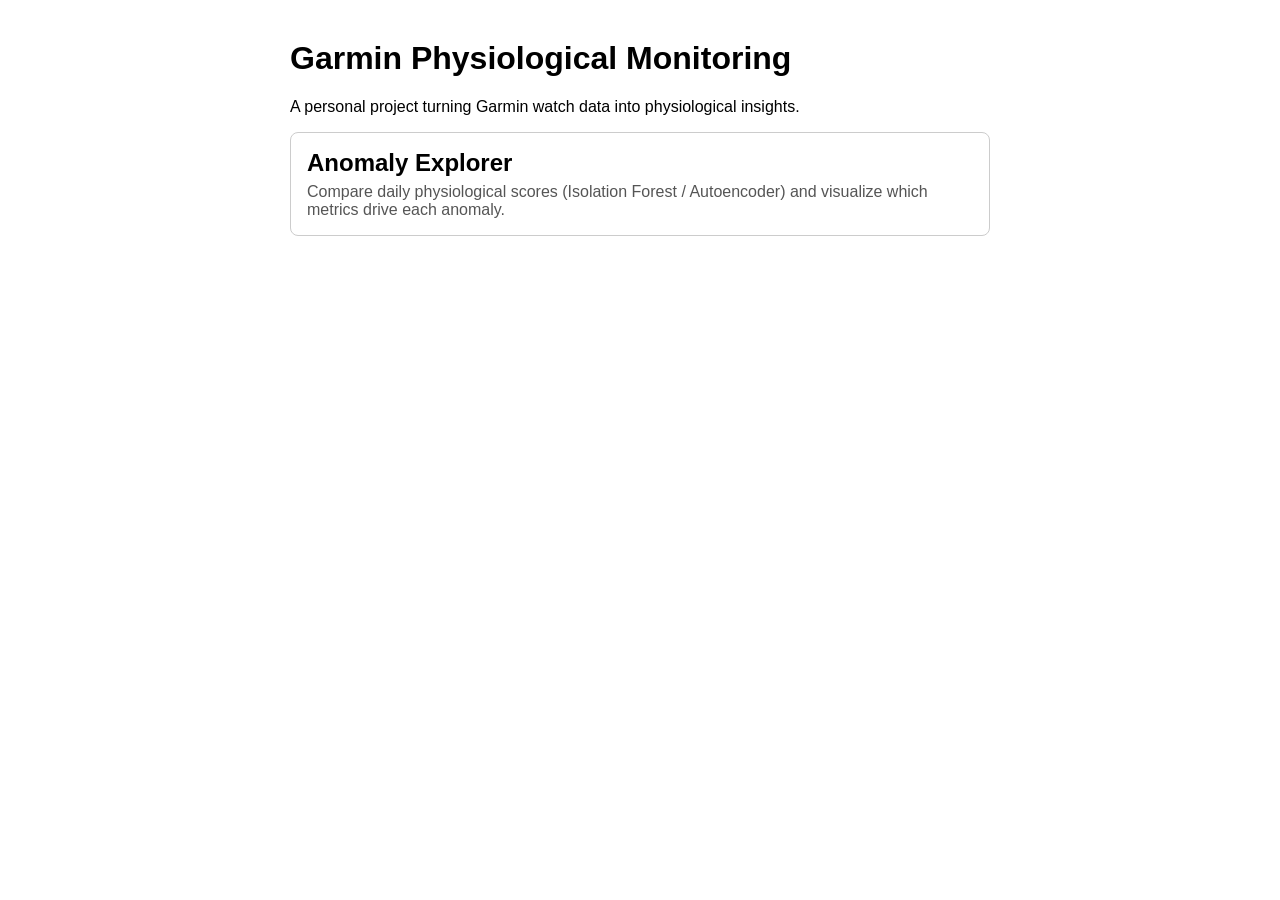
==== src/frontend/index.html @ c81bffe1 "api and frontend ok for first version" ====
<!DOCTYPE html>
<html lang="en">
<head>
    <meta charset="UTF-8">
    <title>Garmin Physiological Monitoring</title>
    <style>
        body { font-family: sans-serif; max-width: 700px; margin: 40px auto; }
        .feature-card {
            display: block;
            border: 1px solid #ccc;
            border-radius: 8px;
            padding: 16px;
            margin-bottom: 12px;
            text-decoration: none;
            color: inherit;
        }
        .feature-card:hover { background: #f5f5f5; }
        .feature-card h2 { margin: 0 0 6px 0; }
        .feature-card p { margin: 0; color: #555; }
    </style>
</head>
<body>
    <h1>Garmin Physiological Monitoring</h1>
    <p>A personal project turning Garmin watch data into physiological insights.</p>

    <a class="feature-card" href="anomaly.html">
        <h2>Anomaly Explorer</h2>
        <p>Compare daily physiological scores (Isolation Forest / Autoencoder) and visualize which metrics drive each anomaly.</p>
    </a>

    <!-- Future features go here as additional feature-card links -->
</body>
</html>
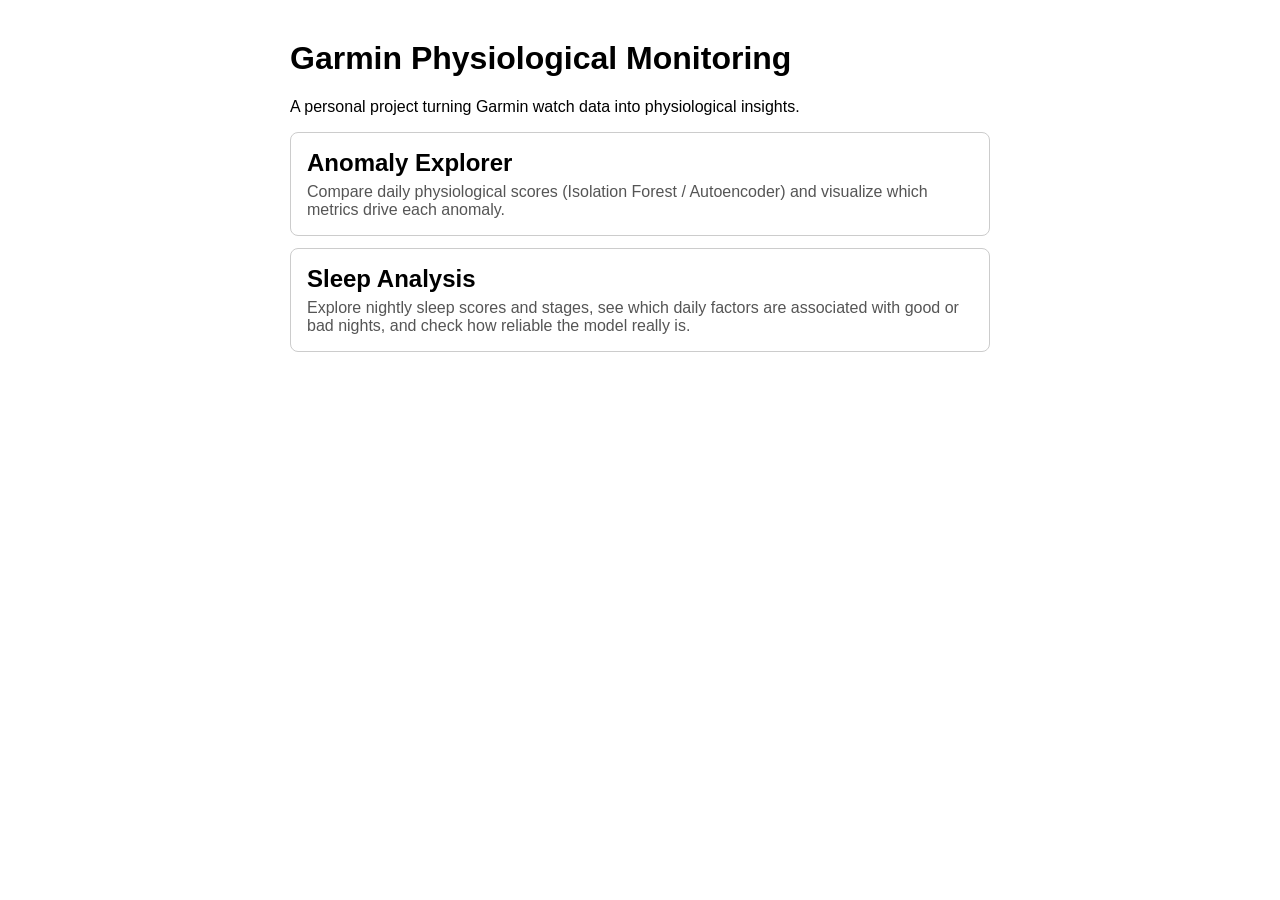
==== commit 693e421d: "update with the sleep analysis section, frontend fixes, etc" ====
--- a/src/frontend/index.html
+++ b/src/frontend/index.html
@@ -28,6 +28,11 @@
         <p>Compare daily physiological scores (Isolation Forest / Autoencoder) and visualize which metrics drive each anomaly.</p>
     </a>
 
+    <a class="feature-card" href="sleep.html">
+        <h2>Sleep Analysis</h2>
+        <p>Explore nightly sleep scores and stages, see which daily factors are associated with good or bad nights, and check how reliable the model really is.</p>
+    </a>
+
     <!-- Future features go here as additional feature-card links -->
 </body>
 </html>
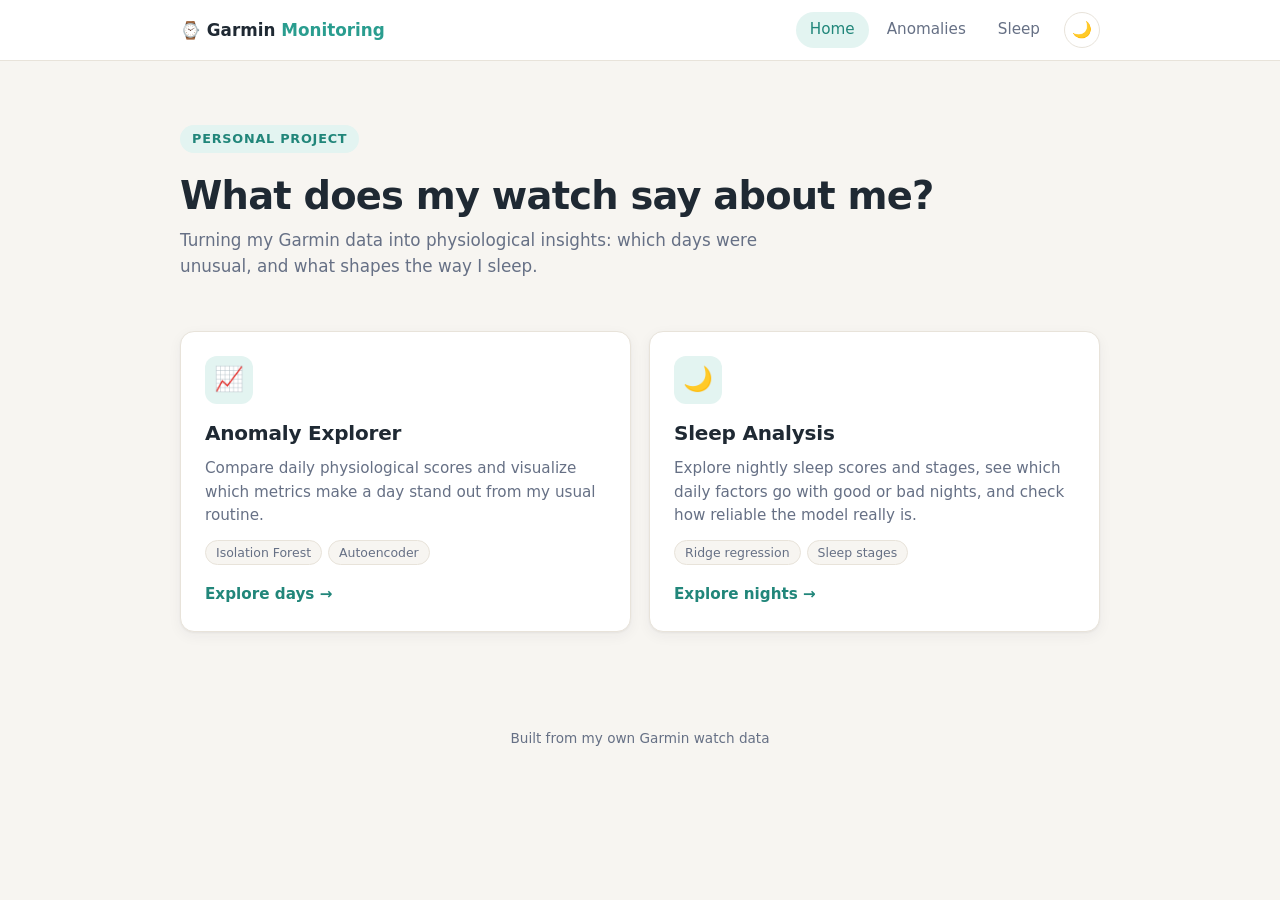
==== commit ec974c31: "new look of the app with dark mode as well" ====
--- a/src/frontend/index.html
+++ b/src/frontend/index.html
@@ -2,37 +2,51 @@
 <html lang="en">
 <head>
     <meta charset="UTF-8">
+    <meta name="viewport" content="width=device-width, initial-scale=1">
     <title>Garmin Physiological Monitoring</title>
-    <style>
-        body { font-family: sans-serif; max-width: 700px; margin: 40px auto; }
-        .feature-card {
-            display: block;
-            border: 1px solid #ccc;
-            border-radius: 8px;
-            padding: 16px;
-            margin-bottom: 12px;
-            text-decoration: none;
-            color: inherit;
-        }
-        .feature-card:hover { background: #f5f5f5; }
-        .feature-card h2 { margin: 0 0 6px 0; }
-        .feature-card p { margin: 0; color: #555; }
-    </style>
+    <link rel="stylesheet" href="style.css">
+    <script src="theme.js"></script>
 </head>
 <body>
-    <h1>Garmin Physiological Monitoring</h1>
-    <p>A personal project turning Garmin watch data into physiological insights.</p>
+    <header class="site-header">
+        <div class="container nav">
+            <a class="brand" href="index.html">⌚ Garmin <span>Monitoring</span></a>
+            <nav class="nav-links">
+                <a href="index.html" class="active">Home</a>
+                <a href="anomaly.html">Anomalies</a>
+                <a href="sleep.html">Sleep</a>
+            </nav>
+        </div>
+    </header>
 
-    <a class="feature-card" href="anomaly.html">
-        <h2>Anomaly Explorer</h2>
-        <p>Compare daily physiological scores (Isolation Forest / Autoencoder) and visualize which metrics drive each anomaly.</p>
-    </a>
+    <main class="container">
+        <section class="hero">
+            <span class="eyebrow">Personal project</span>
+            <h1>What does my watch say about me?</h1>
+            <p class="lead">Turning my Garmin data into physiological insights: which days were unusual, and what shapes the way I sleep.</p>
+        </section>
 
-    <a class="feature-card" href="sleep.html">
-        <h2>Sleep Analysis</h2>
-        <p>Explore nightly sleep scores and stages, see which daily factors are associated with good or bad nights, and check how reliable the model really is.</p>
-    </a>
+        <div class="feature-grid">
+            <a class="feature-card" href="anomaly.html">
+                <div class="feature-icon">📈</div>
+                <h2>Anomaly Explorer</h2>
+                <p>Compare daily physiological scores and visualize which metrics make a day stand out from my usual routine.</p>
+                <div class="tags"><span class="tag">Isolation Forest</span><span class="tag">Autoencoder</span></div>
+                <span class="feature-cta">Explore days &rarr;</span>
+            </a>
 
-    <!-- Future features go here as additional feature-card links -->
+            <a class="feature-card" href="sleep.html">
+                <div class="feature-icon">🌙</div>
+                <h2>Sleep Analysis</h2>
+                <p>Explore nightly sleep scores and stages, see which daily factors go with good or bad nights, and check how reliable the model really is.</p>
+                <div class="tags"><span class="tag">Ridge regression</span><span class="tag">Sleep stages</span></div>
+                <span class="feature-cta">Explore nights &rarr;</span>
+            </a>
+
+            <!-- Future features go here as additional feature-card links -->
+        </div>
+    </main>
+
+    <footer class="site-footer">Built from my own Garmin watch data</footer>
 </body>
 </html>
--- a/src/frontend/style.css
+++ b/src/frontend/style.css
@@ -0,0 +1,228 @@
+/* Garmin Physiological Monitoring - shared theme */
+:root {
+    --bg: #f7f5f1;
+    --surface: #ffffff;
+    --text: #1f2933;
+    --muted: #667085;
+    --border: #e8e3da;
+    --accent: #2a9d8f;
+    --accent-dark: #21867a;
+    --accent-soft: #e3f4f1;
+    --warn: #e9a23b;
+    --danger: #e63946;
+    --accent-text: #21867a;
+    --error: #b00020;
+    --chart-text: #667085;
+    --chart-grid: #ece8e1;
+    --font: system-ui, -apple-system, "Segoe UI", Roboto, "Helvetica Neue", sans-serif;
+    color-scheme: light;
+    --radius: 14px;
+    --shadow: 0 1px 2px rgba(31, 41, 51, 0.05), 0 4px 14px rgba(31, 41, 51, 0.05);
+}
+
+:root[data-theme="dark"] {
+    --bg: #14181d;
+    --surface: #1c2128;
+    --text: #e6e9ed;
+    --muted: #98a2b3;
+    --border: #2d343d;
+    --accent: #2a9d8f;
+    --accent-dark: #34b3a4;
+    --accent-soft: #17332f;
+    --accent-text: #6fd3c6;
+    --error: #ff7b86;
+    --chart-text: #98a2b3;
+    --chart-grid: #2d343d;
+    --shadow: 0 1px 2px rgba(0, 0, 0, 0.3), 0 4px 14px rgba(0, 0, 0, 0.25);
+    color-scheme: dark;
+}
+
+* { box-sizing: border-box; }
+
+body {
+    margin: 0;
+    background: var(--bg);
+    color: var(--text);
+    font-family: var(--font);
+    line-height: 1.55;
+}
+
+.container { max-width: 960px; margin: 0 auto; padding: 0 20px; }
+main.container { padding-top: 28px; padding-bottom: 64px; }
+
+/* ---------- Header / navigation ---------- */
+.site-header {
+    background: var(--surface);
+    border-bottom: 1px solid var(--border);
+    position: sticky;
+    top: 0;
+    z-index: 10;
+}
+.nav { display: flex; align-items: center; justify-content: space-between; height: 60px; }
+.brand { font-weight: 700; color: var(--text); text-decoration: none; font-size: 1.05rem; }
+.brand span { color: var(--accent); }
+.nav-links { display: flex; gap: 4px; }
+.nav-links a {
+    color: var(--muted);
+    text-decoration: none;
+    padding: 6px 14px;
+    border-radius: 999px;
+    font-size: 0.95rem;
+    font-weight: 500;
+}
+.nav-links a:hover { background: var(--bg); color: var(--text); }
+.nav-links a.active { background: var(--accent-soft); color: var(--accent-text); }
+
+/* ---------- Typography ---------- */
+h1 { font-size: 2rem; line-height: 1.2; margin: 8px 0 8px 0; letter-spacing: -0.02em; }
+h2 { font-size: 1.25rem; margin: 0 0 12px 0; letter-spacing: -0.01em; }
+h3 { font-size: 1.05rem; margin: 22px 0 8px 0; }
+.muted { color: var(--muted); }
+.lead { color: var(--muted); font-size: 1.05rem; margin: 0 0 24px 0; max-width: 640px; }
+
+/* ---------- Panels & cards ---------- */
+.panel {
+    background: var(--surface);
+    border: 1px solid var(--border);
+    border-radius: var(--radius);
+    box-shadow: var(--shadow);
+    padding: 22px;
+    margin-bottom: 22px;
+}
+.panel > h2 { display: flex; align-items: center; gap: 10px; }
+.step {
+    display: inline-flex; align-items: center; justify-content: center;
+    width: 26px; height: 26px; border-radius: 50%;
+    background: var(--accent-soft); color: var(--accent-text);
+    font-size: 0.85rem; font-weight: 700;
+}
+
+.card, .day-card {
+    border: 1px solid var(--border);
+    border-radius: 12px;
+    padding: 16px;
+    margin: 14px 0;
+    background: var(--surface);
+}
+
+.note {
+    background: var(--accent-soft);
+    border-radius: 12px;
+    padding: 14px 18px;
+    margin: 14px 0;
+    font-size: 0.95rem;
+}
+.note ul { margin: 8px 0 0 0; padding-left: 20px; }
+.note li { margin-bottom: 5px; }
+
+/* ---------- Home page ---------- */
+.hero { padding: 36px 0 20px 0; }
+.hero .eyebrow {
+    display: inline-block; font-size: 0.8rem; font-weight: 600; letter-spacing: 0.06em;
+    text-transform: uppercase; color: var(--accent-text);
+    background: var(--accent-soft); padding: 4px 12px; border-radius: 999px; margin-bottom: 12px;
+}
+.hero h1 { font-size: 2.4rem; }
+
+.feature-grid { display: grid; grid-template-columns: repeat(auto-fit, minmax(300px, 1fr)); gap: 18px; margin-top: 8px; }
+.feature-card {
+    display: flex; flex-direction: column; gap: 8px;
+    background: var(--surface);
+    border: 1px solid var(--border);
+    border-radius: var(--radius);
+    box-shadow: var(--shadow);
+    padding: 24px;
+    text-decoration: none;
+    color: inherit;
+    transition: transform 0.15s ease, box-shadow 0.15s ease, border-color 0.15s ease;
+}
+.feature-card:hover {
+    transform: translateY(-3px);
+    border-color: var(--accent);
+    box-shadow: 0 2px 4px rgba(31, 41, 51, 0.06), 0 12px 28px rgba(31, 41, 51, 0.1);
+}
+.feature-icon {
+    width: 48px; height: 48px; border-radius: 12px; background: var(--accent-soft);
+    display: flex; align-items: center; justify-content: center; font-size: 1.5rem;
+}
+.feature-card h2 { margin: 6px 0 0 0; }
+.feature-card p { margin: 0; color: var(--muted); font-size: 0.95rem; }
+.tags { display: flex; flex-wrap: wrap; gap: 6px; margin-top: 4px; }
+.tag { font-size: 0.78rem; padding: 2px 10px; border-radius: 999px; background: var(--bg); color: var(--muted); border: 1px solid var(--border); }
+.feature-cta { margin-top: auto; padding-top: 10px; color: var(--accent-text); font-weight: 600; font-size: 0.95rem; }
+
+.site-footer { color: var(--muted); font-size: 0.85rem; text-align: center; padding: 32px 0 40px 0; }
+
+/* ---------- Controls ---------- */
+label { font-weight: 500; }
+select {
+    font: inherit;
+    padding: 8px 12px;
+    border: 1px solid var(--border);
+    border-radius: 10px;
+    background: var(--surface);
+    color: var(--text);
+    margin-bottom: 12px;
+}
+select:focus { outline: 2px solid var(--accent); outline-offset: 1px; }
+select[multiple], select[size] { width: 100%; padding: 6px; }
+select option { padding: 6px 8px; border-radius: 6px; }
+#day-select { height: 220px; }
+#night-select { height: 220px; }
+
+.metric-checkboxes { display: flex; flex-wrap: wrap; align-items: center; gap: 8px; margin: 4px 0 16px 0; }
+.metric-checkboxes strong { margin-right: 4px; }
+.metric-checkboxes label {
+    display: inline-flex; align-items: center; gap: 6px;
+    padding: 6px 14px; border: 1px solid var(--border); border-radius: 999px;
+    background: var(--surface); cursor: pointer; font-size: 0.92rem; font-weight: 500;
+}
+.metric-checkboxes label:has(input:checked) { background: var(--accent-soft); border-color: var(--accent); color: var(--accent-text); }
+.metric-checkboxes input { accent-color: var(--accent); }
+
+button, .btn {
+    font: inherit; font-weight: 600;
+    background: var(--accent); color: #fff;
+    border: none; border-radius: 10px;
+    padding: 10px 22px; cursor: pointer;
+    transition: background 0.15s ease;
+}
+button:hover { background: var(--accent-dark); }
+
+/* ---------- Theme toggle ---------- */
+.theme-toggle {
+    width: 36px; height: 36px; padding: 0; margin-left: 6px;
+    background: transparent; border: 1px solid var(--border); border-radius: 50%;
+    font-size: 1rem; line-height: 1; color: var(--text);
+}
+.theme-toggle:hover { background: var(--bg); }
+
+/* ---------- Charts ---------- */
+canvas { max-width: 100%; }
+.chart-box { position: relative; height: 420px; }
+
+/* ---------- Anomaly: badges & rank bar ---------- */
+.badge { display: inline-block; padding: 2px 10px; border-radius: 999px; font-size: 0.82rem; font-weight: 700; color: #fff; }
+.badge-normal { background: #2a9d8f; }
+.badge-unusual { background: #e9a23b; }
+.badge-very { background: #e63946; }
+
+.rank-bar {
+    position: relative; height: 10px; border-radius: 5px; margin: 8px 0 2px 0;
+    background: linear-gradient(to right, #2a9d8f 0%, #2a9d8f 85%, #e9a23b 85%, #e9a23b 95%, #e63946 95%, #e63946 100%);
+}
+.rank-marker { position: absolute; top: -4px; width: 4px; height: 18px; background: var(--text); border-radius: 2px; transform: translateX(-2px); }
+.model-row { margin-top: 12px; }
+
+/* ---------- Sleep: stages ---------- */
+.stage-bar { display: flex; height: 22px; border-radius: 6px; overflow: hidden; margin: 10px 0; }
+.stage-legend span { margin-right: 16px; white-space: nowrap; }
+.dot { display: inline-block; width: 10px; height: 10px; border-radius: 50%; margin-right: 4px; }
+.error { color: var(--error); }
+
+@media (max-width: 600px) {
+    h1, .hero h1 { font-size: 1.7rem; }
+    .panel { padding: 16px; }
+    .nav-links a { padding: 6px 10px; }
+    .chart-box { height: 340px; }
+}
